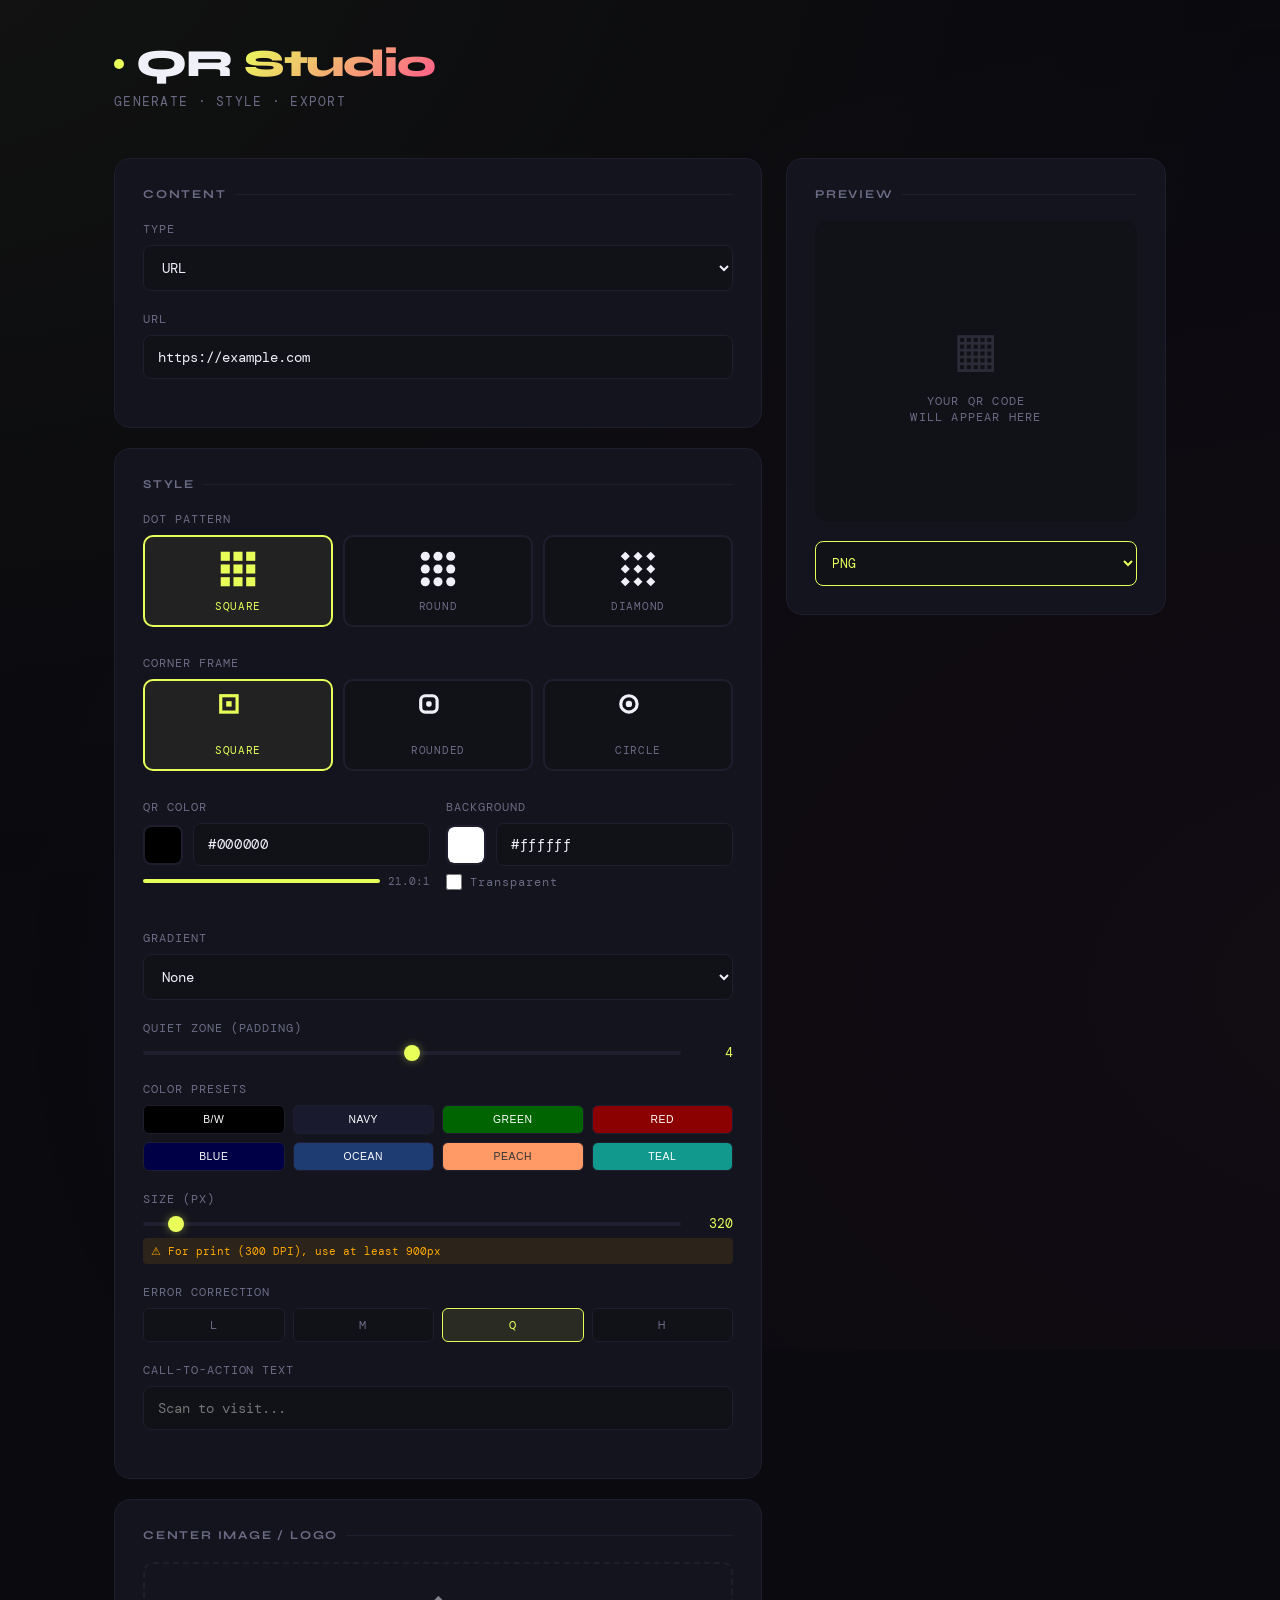
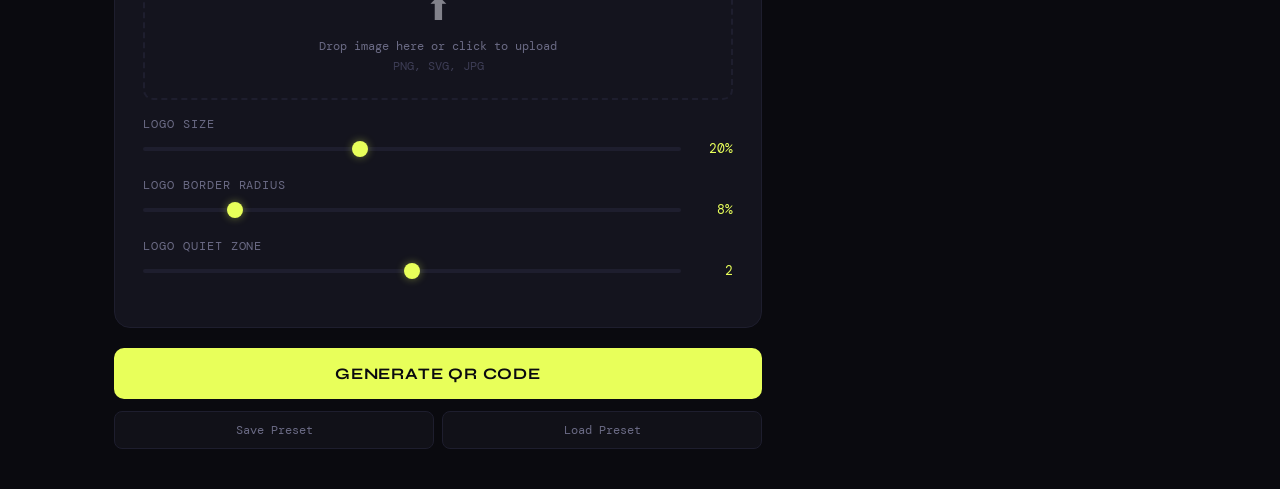
==== qrgen/index.html @ f7ca6d69 "Restructure: rename web to qrgen, move cli and README inside" ====
<!DOCTYPE html>
<html lang="en">

<head>
    <meta charset="UTF-8">
    <meta name="viewport" content="width=device-width, initial-scale=1.0">
    <title>QR Studio</title>
    <link
        href="https://fonts.googleapis.com/css2?family=Syne:wght@400;600;700;800&family=DM+Mono:wght@300;400;500&display=swap"
        rel="stylesheet">
    <link href="./css/main.css" rel="stylesheet">
    <script src="https://cdnjs.cloudflare.com/ajax/libs/qrcodejs/1.0.0/qrcode.min.js"></script>
</head>

<body>
    <div class="container">
        <header>
            <div class="logo">
                <div class="logo-dot"></div>QR<span>Studio</span>
            </div>
            <p class="tagline">Generate · Style · Export</p>
        </header>

        <div class="layout">
            <div>
                <!-- Content -->
                <div class="panel">
                    <div class="panel-title">Content</div>
                    <div class="field">
                        <label>Type</label>
                        <select id="content-type" onchange="handleTypeChange()">
                            <option value="url">URL</option>
                            <option value="text">Plain Text</option>
                            <option value="email">Email</option>
                            <option value="phone">Phone</option>
                            <option value="wifi">Wi-Fi</option>
                            <option value="vcard">vCard</option>
                        </select>
                    </div>
                    <div id="field-url" class="field">
                        <label>URL</label>
                        <input type="text" id="input-url" placeholder="https://example.com" value="https://example.com">
                    </div>
                    <div id="field-text" class="field" style="display:none">
                        <label>Text</label><textarea id="input-text" placeholder="Enter text…"></textarea>
                    </div>
                    <div id="field-email" style="display:none">
                        <div class="field"><label>Email</label><input type="text" id="input-email"
                                placeholder="hello@example.com"></div>
                        <div class="field"><label>Subject</label><input type="text" id="input-email-sub"
                                placeholder="Subject…"></div>
                        <div class="field"><label>Body</label><textarea id="input-email-body"
                                placeholder="Message…"></textarea></div>
                    </div>
                    <div id="field-phone" class="field" style="display:none">
                        <label>Phone</label><input type="text" id="input-phone" placeholder="+1 555 000 0000">
                    </div>
                    <div id="field-wifi" style="display:none">
                        <div class="field"><label>SSID</label><input type="text" id="wifi-ssid"
                                placeholder="NetworkName"></div>
                        <div class="row">
                            <div class="field"><label>Password</label><input type="text" id="wifi-pass"
                                    placeholder="Password"></div>
                            <div class="field"><label>Security</label><select id="wifi-sec">
                                    <option>WPA</option>
                                    <option>WEP</option>
                                    <option>nopass</option>
                                </select></div>
                        </div>
                    </div>
                    <div id="field-vcard" style="display:none">
                        <div class="row">
                            <div class="field"><label>First Name</label><input type="text" id="vc-first"
                                    placeholder="John"></div>
                            <div class="field"><label>Last Name</label><input type="text" id="vc-last"
                                    placeholder="Doe"></div>
                        </div>
                        <div class="field"><label>Phone</label><input type="text" id="vc-phone"
                                placeholder="+1 555 000"></div>
                        <div class="field"><label>Email</label><input type="text" id="vc-email"
                                placeholder="john@example.com"></div>
                        <div class="field"><label>Organization</label><input type="text" id="vc-org"
                                placeholder="Acme Inc."></div>
                        <div class="field"><label>Website</label><input type="text" id="vc-url" placeholder="https://">
                        </div>
                    </div>
                </div>

                <!-- Style -->
                <div class="panel">
                    <div class="panel-title">Style</div>

                    <div class="field">
                        <label>Dot Pattern</label>
                        <div class="style-grid">
                            <label class="style-option">
                                <input type="radio" name="dot-style" value="square" checked>
                                <div class="style-card">
                                    <svg class="style-icon" viewBox="0 0 44 44">
                                        <rect x="3" y="3" width="10" height="10" fill="currentColor" />
                                        <rect x="17" y="3" width="10" height="10" fill="currentColor" />
                                        <rect x="31" y="3" width="10" height="10" fill="currentColor" />
                                        <rect x="3" y="17" width="10" height="10" fill="currentColor" />
                                        <rect x="17" y="17" width="10" height="10" fill="currentColor" />
                                        <rect x="31" y="17" width="10" height="10" fill="currentColor" />
                                        <rect x="3" y="31" width="10" height="10" fill="currentColor" />
                                        <rect x="17" y="31" width="10" height="10" fill="currentColor" />
                                        <rect x="31" y="31" width="10" height="10" fill="currentColor" />
                                    </svg>
                                    <div class="style-label">Square</div>
                                </div>
                            </label>
                            <label class="style-option">
                                <input type="radio" name="dot-style" value="round">
                                <div class="style-card">
                                    <svg class="style-icon" viewBox="0 0 44 44">
                                        <circle cx="8" cy="8" r="5" fill="currentColor" />
                                        <circle cx="22" cy="8" r="5" fill="currentColor" />
                                        <circle cx="36" cy="8" r="5" fill="currentColor" />
                                        <circle cx="8" cy="22" r="5" fill="currentColor" />
                                        <circle cx="22" cy="22" r="5" fill="currentColor" />
                                        <circle cx="36" cy="22" r="5" fill="currentColor" />
                                        <circle cx="8" cy="36" r="5" fill="currentColor" />
                                        <circle cx="22" cy="36" r="5" fill="currentColor" />
                                        <circle cx="36" cy="36" r="5" fill="currentColor" />
                                    </svg>
                                    <div class="style-label">Round</div>
                                </div>
                            </label>
                            <label class="style-option">
                                <input type="radio" name="dot-style" value="diamond">
                                <div class="style-card">
                                    <svg class="style-icon" viewBox="0 0 44 44">
                                        <polygon points="8,3 13,8 8,13 3,8" fill="currentColor" />
                                        <polygon points="22,3 27,8 22,13 17,8" fill="currentColor" />
                                        <polygon points="36,3 41,8 36,13 31,8" fill="currentColor" />
                                        <polygon points="8,17 13,22 8,27 3,22" fill="currentColor" />
                                        <polygon points="22,17 27,22 22,27 17,22" fill="currentColor" />
                                        <polygon points="36,17 41,22 36,27 31,22" fill="currentColor" />
                                        <polygon points="8,31 13,36 8,41 3,36" fill="currentColor" />
                                        <polygon points="22,31 27,36 22,41 17,36" fill="currentColor" />
                                        <polygon points="36,31 41,36 36,41 31,36" fill="currentColor" />
                                    </svg>
                                    <div class="style-label">Diamond</div>
                                </div>
                            </label>
                        </div>
                    </div>

                    <div class="field">
                        <label>Corner Frame</label>
                        <div class="style-grid">
                            <label class="style-option">
                                <input type="radio" name="corner-style" value="square" checked>
                                <div class="style-card">
                                    <svg class="style-icon" viewBox="0 0 44 44">
                                        <rect x="3" y="3" width="18" height="18" stroke="currentColor"
                                            stroke-width="3.5" fill="none" />
                                        <rect x="9" y="9" width="6" height="6" fill="currentColor" />
                                    </svg>
                                    <div class="style-label">Square</div>
                                </div>
                            </label>
                            <label class="style-option">
                                <input type="radio" name="corner-style" value="rounded">
                                <div class="style-card">
                                    <svg class="style-icon" viewBox="0 0 44 44">
                                        <rect x="3" y="3" width="18" height="18" rx="5" stroke="currentColor"
                                            stroke-width="3.5" fill="none" />
                                        <rect x="9" y="9" width="6" height="6" rx="2" fill="currentColor" />
                                    </svg>
                                    <div class="style-label">Rounded</div>
                                </div>
                            </label>
                            <label class="style-option">
                                <input type="radio" name="corner-style" value="circle">
                                <div class="style-card">
                                    <svg class="style-icon" viewBox="0 0 44 44">
                                        <circle cx="12" cy="12" r="9" stroke="currentColor" stroke-width="3.5"
                                            fill="none" />
                                        <circle cx="12" cy="12" r="3.5" fill="currentColor" />
                                    </svg>
                                    <div class="style-label">Circle</div>
                                </div>
                            </label>
                        </div>
                    </div>

                    <div class="row">
                        <div class="field">
                            <label>QR Color</label>
                            <div class="color-group">
                                <div class="color-swatch">
                                    <div class="color-preview" id="fg-preview" style="background:#000000"></div>
                                    <input type="color" id="fg-color" value="#000000" oninput="syncColor('fg')">
                                </div>
                                <input type="text" class="color-hex" id="fg-hex" value="#000000" oninput="syncHex('fg')"
                                    maxlength="7">
                            </div>
                            <div class="contrast-indicator" id="contrast-indicator">
                                <span class="contrast-bar"><span class="contrast-fill" id="contrast-fill"></span></span>
                                <span class="contrast-val" id="contrast-val"></span>
                            </div>
                        </div>
                        <div class="field">
                            <label>Background</label>
                            <div class="color-group">
                                <div class="color-swatch">
                                    <div class="color-preview" id="bg-preview" style="background:#ffffff"></div>
                                    <input type="color" id="bg-color" value="#ffffff" oninput="syncColor('bg')">
                                </div>
                                <input type="text" class="color-hex" id="bg-hex" value="#ffffff" oninput="syncHex('bg')"
                                    maxlength="7">
                            </div>
                            <div class="field" style="margin-top:8px">
                                <label class="checkbox-label">
                                    <input type="checkbox" id="bg-transparent"> Transparent
                                </label>
                            </div>
                        </div>
                    </div>

                    <div class="field">
                        <label>Gradient</label>
                        <select id="gradient-type">
                            <option value="none">None</option>
                            <option value="linear-h">Horizontal</option>
                            <option value="linear-v">Vertical</option>
                            <option value="linear-d">Diagonal</option>
                            <option value="radial">Radial</option>
                        </select>
                    </div>

                    <div class="field">
                        <label>Quiet Zone (padding)</label>
                        <div class="slider-wrap">
                            <input type="range" id="quiet-zone" min="0" max="8" value="4"
                                oninput="document.getElementById('quiet-zone-val').textContent=this.value">
                            <span class="slider-val" id="quiet-zone-val">4</span>
                        </div>
                    </div>

                    <div class="field">
                        <label>Color Presets</label>
                        <div class="preset-grid">
                            <button class="preset-btn" onclick="applyPreset('#000000','#ffffff')" style="background:#000000;color:#fff">B/W</button>
                            <button class="preset-btn" onclick="applyPreset('#1a1a2e','#ffffff')" style="background:#1a1a2e;color:#fff">Navy</button>
                            <button class="preset-btn" onclick="applyPreset('#006400','#ffffff')" style="background:#006400;color:#fff">Green</button>
                            <button class="preset-btn" onclick="applyPreset('#8b0000','#ffffff')" style="background:#8b0000;color:#fff">Red</button>
                            <button class="preset-btn" onclick="applyPreset('#000046','#ffffff')" style="background:#000046;color:#fff">Blue</button>
                            <button class="preset-btn" onclick="applyPreset('#1e3c72','#ffffff')" style="background:#1e3c72;color:#fff">Ocean</button>
                            <button class="preset-btn" onclick="applyPreset('#ff9966','#333333')" style="background:#ff9966;color:#333">Peach</button>
                            <button class="preset-btn" onclick="applyPreset('#11998e','#ffffff')" style="background:#11998e;color:#fff">Teal</button>
                        </div>
                    </div>

                    <div class="field">
                        <label>Size (px)</label>
                        <div class="slider-wrap">
                            <input type="range" id="qr-size" min="128" max="4096" step="64" value="300"
                                oninput="document.getElementById('size-val').textContent=this.value; checkDPIWarning()">
                            <span class="slider-val" id="size-val">300</span>
                        </div>
                        <div class="dpi-warning" id="dpi-warning" style="display:none">
                            ⚠ For print (300 DPI), use at least 900px
                        </div>
                    </div>

                    <div class="field">
                        <label>Error Correction</label>
                        <div class="toggle-group">
                            <button class="toggle-btn" onclick="setEC('L',this)">L</button>
                            <button class="toggle-btn" onclick="setEC('M',this)">M</button>
                            <button class="toggle-btn active" onclick="setEC('Q',this)">Q</button>
                            <button class="toggle-btn" onclick="setEC('H',this)">H</button>
                        </div>
                    </div>

                    <div class="field">
                        <label>Call-to-Action Text</label>
                        <input type="text" id="cta-text" placeholder="Scan to visit...">
                    </div>
                </div>

                <!-- Logo -->
                <div class="panel">
                    <div class="panel-title">Center Image / Logo</div>
                    <div class="upload-zone" id="upload-zone">
                        <input type="file" id="logo-file" accept="image/*" onchange="handleLogoUpload(event)">
                        <div class="upload-icon">⬆</div>
                        <div class="upload-text">Drop image here or click to upload<br>
                            <span style="color:#3d3d55;margin-top:4px;display:block">PNG, SVG, JPG</span>
                        </div>
                    </div>
                    <div class="upload-preview" id="upload-preview">
                        <img id="upload-thumb" src="" alt="">
                        <span class="upload-preview-name" id="upload-name"></span>
                        <button class="remove-img" onclick="removeLogo()">✕</button>
                    </div>
                    <div class="field" style="margin-top:16px">
                        <label>Logo Size</label>
                        <div class="slider-wrap">
                            <input type="range" id="logo-size" min="10" max="35" value="20"
                                oninput="document.getElementById('logo-size-val').textContent=this.value+'%'">
                            <span class="slider-val" id="logo-size-val">20%</span>
                        </div>
                    </div>
                    <div class="field">
                        <label>Logo Border Radius</label>
                        <div class="slider-wrap">
                            <input type="range" id="logo-radius" min="0" max="50" value="8"
                                oninput="document.getElementById('logo-radius-val').textContent=this.value+'%'">
                            <span class="slider-val" id="logo-radius-val">8%</span>
                        </div>
                    </div>
                    <div class="field">
                        <label>Logo Quiet Zone</label>
                        <div class="slider-wrap">
                            <input type="range" id="logo-quiet" min="0" max="4" value="2" step="0.5"
                                oninput="document.getElementById('logo-quiet-val').textContent=this.value">
                            <span class="slider-val" id="logo-quiet-val">2</span>
                        </div>
                    </div>
                </div>

                <button class="btn-generate" onclick="generateQR()">Generate QR Code</button>

                <div class="preset-actions">
                    <button class="btn-secondary" onclick="savePreset()">Save Preset</button>
                    <button class="btn-secondary" onclick="document.getElementById('preset-file').click()">Load Preset</button>
                    <input type="file" id="preset-file" accept=".json" style="display:none" onchange="loadPreset(event)">
                </div>
            </div>

            <!-- Preview -->
            <div class="qr-preview-panel">
                <div class="panel">
                    <div class="panel-title">Preview</div>
                    <div class="qr-canvas-wrap">
                        <div class="qr-placeholder" id="qr-placeholder">
                            <div class="qr-placeholder-icon">▦</div>
                            <div class="qr-placeholder-text">Your QR code<br>will appear here</div>
                        </div>
                        <div id="qr-container"></div>
                    </div>
                    <div class="download-row">
                        <button class="btn-download" id="btn-download" onclick="downloadQR()">↓ Download</button>
                        <select id="download-format" class="download-select">
                            <option value="png">PNG</option>
                            <option value="svg">SVG</option>
                            <option value="jpeg">JPEG</option>
                        </select>
                    </div>
                </div>
            </div>
        </div>
    </div>
    <script src="./js/main.js"></script>
</body>

</html>
---- qrgen/css/main.css ----
:root {
    --bg: #0a0a0f;
    --surface: #111118;
    --border: #1e1e2e;
    --accent: #e8ff5a;
    --accent2: #ff5a8a;
    --text: #f0f0f8;
    --muted: #6b6b85;
    --card: #14141e;
}

* {
    box-sizing: border-box;
    margin: 0;
    padding: 0;
}

body {
    background: var(--bg);
    color: var(--text);
    font-family: 'DM Mono', monospace;
    min-height: 100vh;
    overflow-x: hidden;
}

body::before {
    content: '';
    position: fixed;
    top: -50%;
    left: -50%;
    width: 200%;
    height: 200%;
    background: radial-gradient(ellipse at 20% 20%, rgba(232, 255, 90, 0.04) 0%, transparent 50%),
        radial-gradient(ellipse at 80% 80%, rgba(255, 90, 138, 0.04) 0%, transparent 50%);
    pointer-events: none;
    z-index: 0;
}

.container {
    max-width: 1100px;
    margin: 0 auto;
    padding: 40px 24px;
    position: relative;
    z-index: 1;
}

header {
    margin-bottom: 48px;
}

.logo {
    font-family: 'Syne', sans-serif;
    font-weight: 800;
    font-size: 2.4rem;
    letter-spacing: -0.03em;
    display: flex;
    align-items: center;
    gap: 12px;
}

.logo span {
    background: linear-gradient(135deg, var(--accent), var(--accent2));
    -webkit-background-clip: text;
    -webkit-text-fill-color: transparent;
}

.logo-dot {
    width: 10px;
    height: 10px;
    background: var(--accent);
    border-radius: 50%;
    animation: pulse 2s infinite;
}

@keyframes pulse {

    0%,
    100% {
        opacity: 1;
        transform: scale(1)
    }

    50% {
        opacity: .5;
        transform: scale(.7)
    }
}

.tagline {
    color: var(--muted);
    font-size: .8rem;
    letter-spacing: .1em;
    text-transform: uppercase;
    margin-top: 6px;
}

.layout {
    display: grid;
    grid-template-columns: 1fr 380px;
    gap: 24px;
    align-items: start;
}

.panel {
    background: var(--card);
    border: 1px solid var(--border);
    border-radius: 16px;
    padding: 28px;
    margin-bottom: 20px;
}

.panel-title {
    font-family: 'Syne', sans-serif;
    font-weight: 700;
    font-size: .75rem;
    letter-spacing: .15em;
    text-transform: uppercase;
    color: var(--muted);
    margin-bottom: 20px;
    display: flex;
    align-items: center;
    gap: 8px;
}

.panel-title::after {
    content: '';
    flex: 1;
    height: 1px;
    background: var(--border);
}

.field {
    margin-bottom: 20px;
}

label {
    display: block;
    font-size: .75rem;
    color: var(--muted);
    letter-spacing: .08em;
    text-transform: uppercase;
    margin-bottom: 8px;
}

input[type="text"],
textarea,
select {
    width: 100%;
    background: var(--surface);
    border: 1px solid var(--border);
    border-radius: 8px;
    color: var(--text);
    font-family: 'DM Mono', monospace;
    font-size: .9rem;
    padding: 12px 14px;
    outline: none;
    transition: border-color .2s;
    resize: vertical;
}

input[type="text"]:focus,
textarea:focus,
select:focus {
    border-color: var(--accent);
    box-shadow: 0 0 0 3px rgba(232, 255, 90, .08);
}

textarea {
    min-height: 80px;
}

select option {
    background: var(--surface);
}

.row {
    display: grid;
    grid-template-columns: 1fr 1fr;
    gap: 16px;
}

.color-group {
    display: flex;
    align-items: center;
    gap: 10px;
}

.color-swatch {
    width: 40px;
    height: 40px;
    border-radius: 8px;
    border: 2px solid var(--border);
    cursor: pointer;
    overflow: hidden;
    position: relative;
    flex-shrink: 0;
}

.color-swatch input[type="color"] {
    position: absolute;
    inset: -4px;
    width: calc(100% + 8px);
    height: calc(100% + 8px);
    border: none;
    padding: 0;
    cursor: pointer;
    opacity: 0;
}

.color-preview {
    position: absolute;
    inset: 0;
    pointer-events: none;
    border-radius: 6px;
}

.color-hex {
    font-size: .85rem !important;
    letter-spacing: .05em !important;
}

.style-grid {
    display: grid;
    grid-template-columns: repeat(3, 1fr);
    gap: 10px;
}

.style-option {
    cursor: pointer;
}

.style-option input {
    display: none;
}

.style-card {
    border: 2px solid var(--border);
    border-radius: 10px;
    padding: 12px 8px;
    text-align: center;
    transition: all .2s;
    background: var(--surface);
}

.style-option input:checked+.style-card {
    border-color: var(--accent);
    background: rgba(232, 255, 90, .06);
}

.style-card:hover {
    border-color: var(--muted);
}

.style-icon {
    width: 40px;
    height: 40px;
    margin: 0 auto 6px;
    color: var(--text);
}

.style-option input:checked+.style-card .style-icon {
    color: var(--accent);
}

.style-label {
    font-size: .7rem;
    color: var(--muted);
    text-transform: uppercase;
    letter-spacing: .06em;
}

.style-option input:checked+.style-card .style-label {
    color: var(--accent);
}

.upload-zone {
    border: 2px dashed var(--border);
    border-radius: 10px;
    padding: 24px;
    text-align: center;
    cursor: pointer;
    transition: all .2s;
    position: relative;
    overflow: hidden;
}

.upload-zone:hover,
.upload-zone.drag-over {
    border-color: var(--accent);
    background: rgba(232, 255, 90, .04);
}

.upload-zone input[type="file"] {
    position: absolute;
    inset: 0;
    opacity: 0;
    cursor: pointer;
    width: 100%;
    height: 100%;
}

.upload-icon {
    font-size: 2rem;
    margin-bottom: 8px;
    opacity: .5;
}

.upload-text {
    font-size: .75rem;
    color: var(--muted);
}

.upload-preview {
    display: none;
    align-items: center;
    gap: 12px;
    margin-top: 12px;
    background: var(--surface);
    border-radius: 8px;
    padding: 10px;
}

.upload-preview img {
    width: 40px;
    height: 40px;
    border-radius: 6px;
    object-fit: cover;
}

.upload-preview-name {
    font-size: .75rem;
    color: var(--muted);
    flex: 1;
    overflow: hidden;
    text-overflow: ellipsis;
    white-space: nowrap;
}

.remove-img {
    background: none;
    border: none;
    color: var(--accent2);
    cursor: pointer;
    font-size: 1rem;
    padding: 0 4px;
}

.slider-wrap {
    display: flex;
    align-items: center;
    gap: 12px;
}

input[type="range"] {
    -webkit-appearance: none;
    flex: 1;
    height: 4px;
    background: var(--border);
    border-radius: 2px;
    outline: none;
}

input[type="range"]::-webkit-slider-thumb {
    -webkit-appearance: none;
    width: 16px;
    height: 16px;
    background: var(--accent);
    border-radius: 50%;
    cursor: pointer;
    box-shadow: 0 0 8px rgba(232, 255, 90, .4);
}

.slider-val {
    font-size: .8rem;
    color: var(--accent);
    min-width: 40px;
    text-align: right;
}

.btn-generate {
    width: 100%;
    padding: 16px;
    background: var(--accent);
    color: #0a0a0f;
    border: none;
    border-radius: 10px;
    font-family: 'Syne', sans-serif;
    font-weight: 700;
    font-size: 1rem;
    letter-spacing: .05em;
    cursor: pointer;
    transition: all .2s;
    text-transform: uppercase;
}

.btn-generate:hover {
    background: #fff;
    transform: translateY(-1px);
    box-shadow: 0 8px 24px rgba(232, 255, 90, .25);
}

.btn-generate:active {
    transform: translateY(0);
}

.qr-preview-panel {
    position: sticky;
    top: 24px;
}

.qr-canvas-wrap {
    background: var(--surface);
    border-radius: 12px;
    padding: 32px;
    display: flex;
    align-items: center;
    justify-content: center;
    min-height: 300px;
    margin-bottom: 20px;
}

.qr-placeholder {
    text-align: center;
    color: var(--muted);
}

.qr-placeholder-icon {
    font-size: 3rem;
    margin-bottom: 12px;
    opacity: .3;
}

.qr-placeholder-text {
    font-size: .75rem;
    text-transform: uppercase;
    letter-spacing: .1em;
}

#qr-container {
    display: none;
}

#qr-container canvas {
    border-radius: 8px;
    display: block;
    max-width: 100%;
}

.btn-download {
    width: 100%;
    padding: 14px;
    background: transparent;
    color: var(--accent);
    border: 1px solid var(--accent);
    border-radius: 10px;
    font-family: 'Syne', sans-serif;
    font-weight: 600;
    font-size: .9rem;
    letter-spacing: .08em;
    cursor: pointer;
    transition: all .2s;
    text-transform: uppercase;
    display: none;
}

.btn-download:hover {
    background: rgba(232, 255, 90, .08);
}

.toggle-group {
    display: flex;
    gap: 8px;
}

.toggle-btn {
    flex: 1;
    padding: 8px;
    background: var(--surface);
    border: 1px solid var(--border);
    border-radius: 6px;
    color: var(--muted);
    font-family: 'DM Mono', monospace;
    font-size: .75rem;
    cursor: pointer;
    transition: all .2s;
    letter-spacing: .05em;
}

.toggle-btn.active {
    background: rgba(232, 255, 90, .1);
    border-color: var(--accent);
    color: var(--accent);
}

@media(max-width:768px) {
    .layout {
        grid-template-columns: 1fr
    }

    .qr-preview-panel {
        position: static
    }

    .logo {
        font-size: 1.8rem
    }
}

.dpi-warning {
    font-size: .7rem;
    color: #ffaa00;
    margin-top: 6px;
    padding: 6px 8px;
    background: rgba(255, 170, 0, .1);
    border-radius: 4px;
}

.contrast-indicator {
    display: flex;
    align-items: center;
    gap: 8px;
    margin-top: 8px;
}

.contrast-bar {
    flex: 1;
    height: 4px;
    background: var(--border);
    border-radius: 2px;
    overflow: hidden;
}

.contrast-fill {
    display: block;
    height: 100%;
    background: var(--accent);
    width: 100%;
    transition: width .2s, background .2s;
}

.contrast-val {
    font-size: .7rem;
    color: var(--muted);
    min-width: 35px;
}

.preset-grid {
    display: grid;
    grid-template-columns: repeat(4, 1fr);
    gap: 8px;
}

.preset-btn {
    padding: 8px 4px;
    border: 1px solid var(--border);
    border-radius: 6px;
    font-size: .65rem;
    cursor: pointer;
    transition: all .2s;
    text-transform: uppercase;
    letter-spacing: .05em;
}

.preset-btn:hover {
    border-color: var(--accent);
    transform: scale(1.05);
}

.checkbox-label {
    display: flex;
    align-items: center;
    gap: 8px;
    cursor: pointer;
    font-size: .75rem;
    color: var(--muted);
    text-transform: none;
}

.checkbox-label input[type="checkbox"] {
    width: 16px;
    height: 16px;
    accent-color: var(--accent);
}

.preset-actions {
    display: flex;
    gap: 8px;
    margin-top: 12px;
}

.btn-secondary {
    flex: 1;
    padding: 10px;
    background: var(--surface);
    border: 1px solid var(--border);
    border-radius: 8px;
    color: var(--muted);
    font-family: 'DM Mono', monospace;
    font-size: .75rem;
    cursor: pointer;
    transition: all .2s;
}

.btn-secondary:hover {
    border-color: var(--accent);
    color: var(--accent);
}

.download-row {
    display: flex;
    gap: 8px;
}

.download-select {
    background: var(--surface);
    border: 1px solid var(--accent);
    border-radius: 8px;
    color: var(--accent);
    font-family: 'DM Mono', monospace;
    font-size: .8rem;
    padding: 12px;
    cursor: pointer;
    outline: none;
}
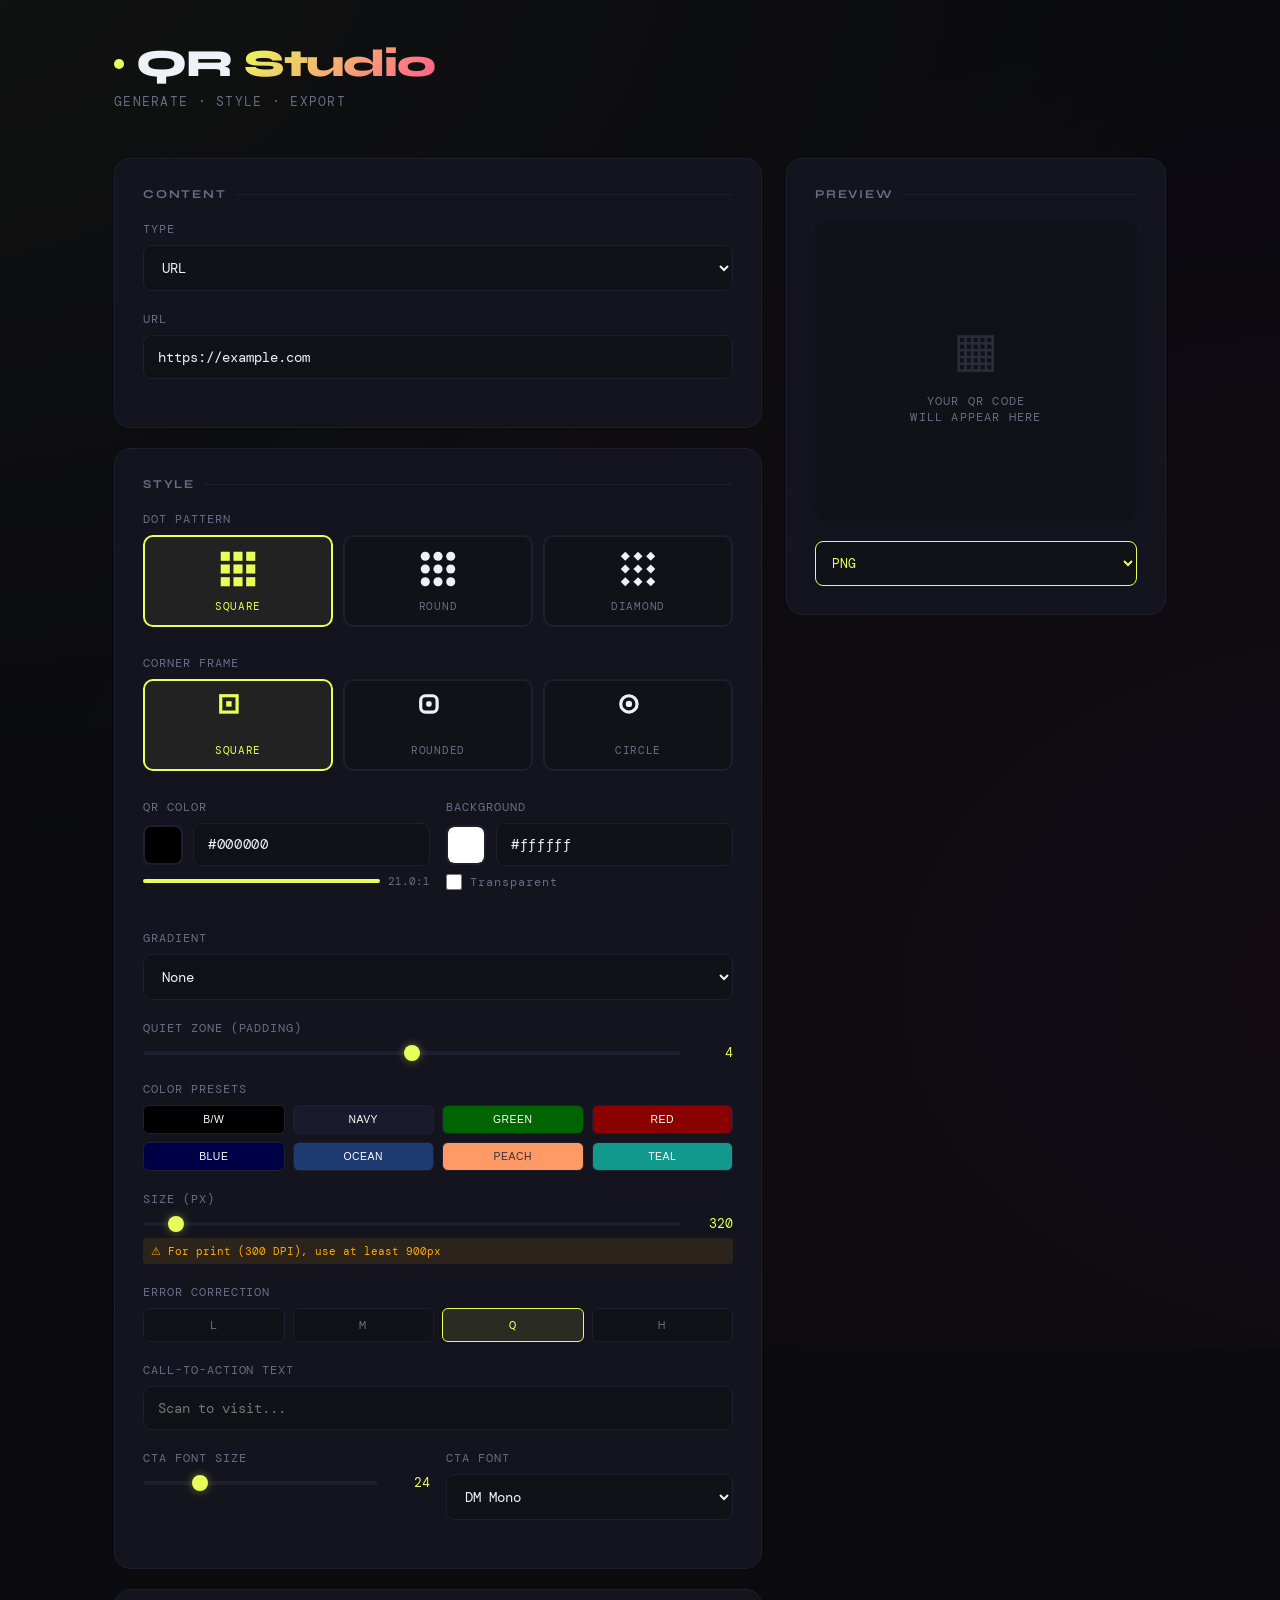
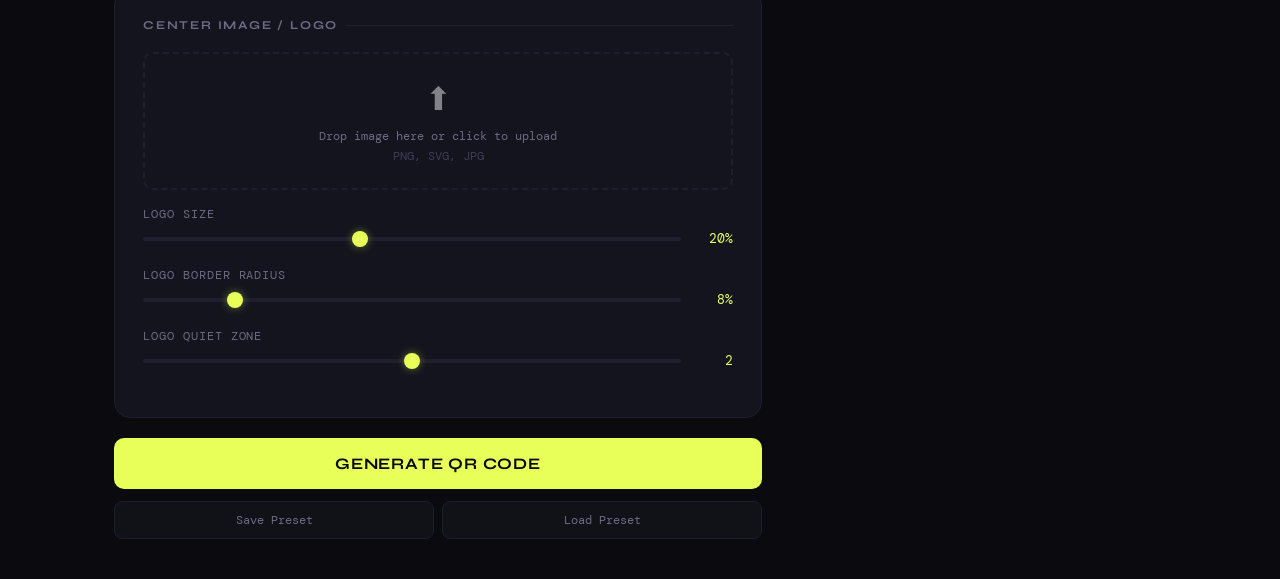
==== commit c68f478f: "Add CTA font size and font family customization" ====
--- a/qrgen/index.html
+++ b/qrgen/index.html
@@ -280,6 +280,28 @@
                         <label>Call-to-Action Text</label>
                         <input type="text" id="cta-text" placeholder="Scan to visit...">
                     </div>
+                    <div class="row">
+                        <div class="field">
+                            <label>CTA Font Size</label>
+                            <div class="slider-wrap">
+                                <input type="range" id="cta-size" min="10" max="72" value="24"
+                                    oninput="document.getElementById('cta-size-val').textContent=this.value">
+                                <span class="slider-val" id="cta-size-val">24</span>
+                            </div>
+                        </div>
+                        <div class="field">
+                            <label>CTA Font</label>
+                            <select id="cta-font">
+                                <option value="DM Mono, monospace" selected>DM Mono</option>
+                                <option value="Syne, sans-serif">Syne</option>
+                                <option value="system-ui, sans-serif">System UI</option>
+                                <option value="Arial, sans-serif">Arial</option>
+                                <option value="Helvetica, sans-serif">Helvetica</option>
+                                <option value="Georgia, serif">Georgia</option>
+                                <option value="Courier New, monospace">Courier</option>
+                            </select>
+                        </div>
+                    </div>
                 </div>
 
                 <!-- Logo -->
